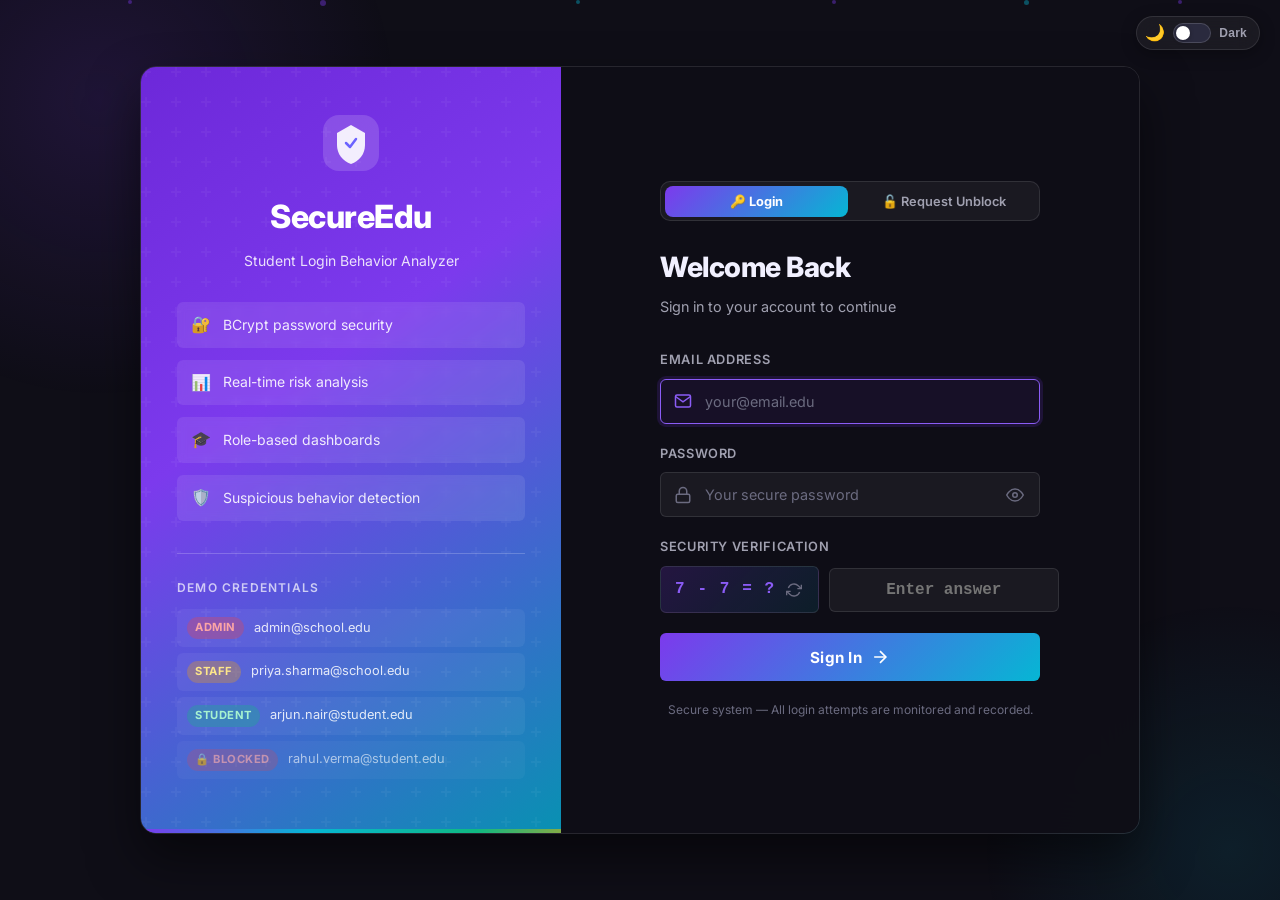
==== frontend/index.html @ c8bf3fc0 "updated changes" ====
<!DOCTYPE html>
<html lang="en">
<head>
    <meta charset="UTF-8">
    <meta name="viewport" content="width=device-width, initial-scale=1.0">
    <title>SecureEdu — Student Login Behavior Analyzer</title>
    <meta name="description" content="Secure multi-role login system with behavior analytics.">
    <link rel="preconnect" href="https://fonts.googleapis.com">
    <link href="https://fonts.googleapis.com/css2?family=Inter:wght@300;400;500;600;700;800&display=swap" rel="stylesheet">
    <link rel="stylesheet" href="css/style.css">
    <style>
        /* ---- UNBLOCK PANEL ---- */
        .unblock-panel {
            margin-top: 20px;
            background: rgba(239,68,68,0.08);
            border: 1px solid rgba(239,68,68,0.3);
            border-radius: var(--radius-sm);
            overflow: hidden;
            animation: slideIn 0.35s ease;
        }
        .unblock-panel-header {
            padding: 14px 16px;
            background: rgba(239,68,68,0.12);
            display: flex; align-items: center; gap: 10px;
            cursor: pointer; user-select: none;
        }
        .unblock-panel-header h3 {
            font-size: 0.875rem; font-weight: 700;
            color: #f87171; flex: 1;
        }
        .unblock-panel-header .chevron {
            transition: transform 0.3s ease; color: #f87171; font-size: 1rem;
        }
        .unblock-panel-header.open .chevron { transform: rotate(180deg); }
        .unblock-panel-body {
            padding: 16px;
            border-top: 1px solid rgba(239,68,68,0.15);
            display: none;
        }
        .unblock-panel-body.open { display: block; }
        .unblock-panel-body p {
            font-size: 0.8rem; color: var(--text-secondary); margin-bottom: 12px; line-height: 1.5;
        }
        .unblock-panel-body textarea {
            width: 100%; padding: 10px 12px;
            background: var(--bg-card); border: 1px solid var(--border);
            border-radius: var(--radius-xs); color: var(--text-primary);
            font-family: inherit; font-size: 0.85rem;
            resize: vertical; min-height: 80px; outline: none;
            transition: var(--transition); margin-bottom: 10px;
        }
        .unblock-panel-body textarea:focus {
            border-color: #f87171; box-shadow: 0 0 0 3px rgba(239,68,68,0.15);
        }
        .btn-unblock-submit {
            width: 100%; padding: 10px; background: rgba(239,68,68,0.2);
            border: 1px solid rgba(239,68,68,0.4); border-radius: var(--radius-xs);
            color: #f87171; font-family: inherit; font-size: 0.875rem; font-weight: 700;
            cursor: pointer; transition: var(--transition); display: flex;
            align-items: center; justify-content: center; gap: 6px;
        }
        .btn-unblock-submit:hover { background: rgba(239,68,68,0.3); border-color: rgba(239,68,68,0.6); }
        .btn-unblock-submit:disabled { opacity: 0.6; cursor: not-allowed; }

        /* Extra color strips on brand panel */
        .brand-panel-strip {
            position: absolute; bottom: 0; left: 0; right: 0; height: 4px;
            background: linear-gradient(90deg, #7C3AED,#06B6D4,#10B981,#F59E0B,#EF4444,#7C3AED);
            background-size: 200% 100%; animation: rainbow-move 4s linear infinite;
        }
        @keyframes rainbow-move {
            0%   { background-position: 0% 0%; }
            100% { background-position: 200% 0%; }
        }
    </style>
</head>
<body class="login-page">

    <!-- Animated background -->
    <div class="bg-animation">
        <div class="particle"></div><div class="particle"></div><div class="particle"></div>
        <div class="particle"></div><div class="particle"></div><div class="particle"></div>
    </div>

    <!-- ===== LOGIN CONTAINER ===== -->
    <div class="login-wrapper">

        <!-- Left branding panel -->
        <div class="login-brand-panel">
            <div class="brand-panel-strip"></div>
            <div class="brand-content">
                <div class="brand-logo">
                    <svg width="56" height="56" viewBox="0 0 56 56" fill="none">
                        <rect width="56" height="56" rx="16" fill="rgba(255,255,255,0.15)"/>
                        <path d="M28 10L42 18V30C42 38.8 36.4 46.2 28 49C19.6 46.2 14 38.8 14 30V18L28 10Z" fill="white" fill-opacity="0.9"/>
                        <path d="M23 28L27 32L33 24" stroke="#6C63FF" stroke-width="2.5" stroke-linecap="round" stroke-linejoin="round"/>
                    </svg>
                </div>
                <h1 class="brand-title">SecureEdu</h1>
                <p class="brand-subtitle">Student Login Behavior Analyzer</p>

                <div class="brand-features">
                    <div class="feature-item"><span class="feature-icon">🔐</span><span>BCrypt password security</span></div>
                    <div class="feature-item"><span class="feature-icon">📊</span><span>Real-time risk analysis</span></div>
                    <div class="feature-item"><span class="feature-icon">🎓</span><span>Role-based dashboards</span></div>
                    <div class="feature-item"><span class="feature-icon">🛡️</span><span>Suspicious behavior detection</span></div>
                </div>

                <div class="demo-credentials">
                    <p class="cred-title">Demo Credentials</p>
                    <div class="cred-item" onclick="fillCredentials('admin@school.edu','Admin@123')">
                        <span class="cred-role admin">Admin</span>
                        <span class="cred-email">admin@school.edu</span>
                    </div>
                    <div class="cred-item" onclick="fillCredentials('priya.sharma@school.edu','Staff@123')">
                        <span class="cred-role staff">Staff</span>
                        <span class="cred-email">priya.sharma@school.edu</span>
                    </div>
                    <div class="cred-item" onclick="fillCredentials('arjun.nair@student.edu','Student@123')">
                        <span class="cred-role student">Student</span>
                        <span class="cred-email">arjun.nair@student.edu</span>
                    </div>
                    <div class="cred-item" onclick="fillCredentials('rahul.verma@student.edu','Student@123')" style="opacity:0.7;">
                        <span class="cred-role" style="background:rgba(239,68,68,0.3);color:#fca5a5;">🔒 Blocked</span>
                        <span class="cred-email">rahul.verma@student.edu</span>
                    </div>
                </div>
            </div>
        </div>

        <!-- Right form panel -->
        <div class="login-form-panel">
            <!-- TABS: Login | Request Unblock -->
            <div class="form-container">

                <!-- Tab switcher -->
                <div id="tabSwitcher" style="display:flex; gap:4px; margin-bottom:24px; background:var(--bg-card); border:1px solid var(--border); border-radius:10px; padding:4px;">
                    <button class="tab-btn active" id="tabLoginBtn" onclick="switchTab('login')" style="flex:1;padding:8px 12px;border:none;border-radius:8px;background:linear-gradient(135deg,var(--primary),var(--accent));color:#fff;font-family:inherit;font-size:0.8rem;font-weight:700;cursor:pointer;transition:var(--transition);">
                        🔑 Login
                    </button>
                    <button class="tab-btn" id="tabUnblockBtn" onclick="switchTab('unblock')" style="flex:1;padding:8px 12px;border:none;border-radius:8px;background:transparent;color:var(--text-secondary);font-family:inherit;font-size:0.8rem;font-weight:600;cursor:pointer;transition:var(--transition);">
                        🔓 Request Unblock
                    </button>
                </div>

                <!-- ====== TAB 1: LOGIN ====== -->
                <div id="tabLogin">
                    <div class="form-header">
                        <h2>Welcome Back</h2>
                        <p>Sign in to your account to continue</p>
                    </div>

                    <div id="alertBox" class="alert-box" style="display:none;"></div>

                    <form id="loginForm" novalidate>
                        <div class="form-group">
                            <label for="email">Email Address</label>
                            <div class="input-wrapper">
                                <svg class="input-icon" width="18" height="18" viewBox="0 0 24 24" fill="none" stroke="currentColor" stroke-width="2"><path d="M4 4h16c1.1 0 2 .9 2 2v12c0 1.1-.9 2-2 2H4c-1.1 0-2-.9-2-2V6c0-1.1.9-2 2-2z"/><polyline points="22,6 12,13 2,6"/></svg>
                                <input type="email" id="email" name="email" placeholder="your@email.edu" autocomplete="email" required oninput="checkBlockedEmail(this.value)">
                            </div>
                        </div>

                        <div class="form-group">
                            <label for="password">Password</label>
                            <div class="input-wrapper">
                                <svg class="input-icon" width="18" height="18" viewBox="0 0 24 24" fill="none" stroke="currentColor" stroke-width="2"><rect x="3" y="11" width="18" height="11" rx="2" ry="2"/><path d="M7 11V7a5 5 0 0 1 10 0v4"/></svg>
                                <input type="password" id="password" name="password" placeholder="Your secure password" autocomplete="current-password" required>
                                <button type="button" class="toggle-password" onclick="togglePassword()">
                                    <svg width="18" height="18" viewBox="0 0 24 24" fill="none" stroke="currentColor" stroke-width="2"><path d="M1 12s4-8 11-8 11 8 11 8-4 8-11 8-11-8-11-8z"/><circle cx="12" cy="12" r="3"/></svg>
                                </button>
                            </div>
                        </div>

                        <div class="form-group">
                            <label>Security Verification</label>
                            <div class="captcha-box">
                                <div class="captcha-question">
                                    <span id="captchaText" class="captcha-math"></span>
                                    <button type="button" class="captcha-refresh" onclick="generateCaptcha()" title="Refresh">
                                        <svg width="16" height="16" viewBox="0 0 24 24" fill="none" stroke="currentColor" stroke-width="2"><polyline points="23 4 23 10 17 10"/><polyline points="1 20 1 14 7 14"/><path d="M3.51 9a9 9 0 0 1 14.85-3.36L23 10M1 14l4.64 4.36A9 9 0 0 0 20.49 15"/></svg>
                                    </button>
                                </div>
                                <input type="text" id="captchaAnswer" name="captchaAnswer" placeholder="Enter answer" class="captcha-input" maxlength="4" required autocomplete="off">
                                <input type="hidden" id="captchaExpected" name="captchaExpected">
                            </div>
                        </div>

                        <button type="submit" class="btn-login" id="loginBtn">
                            <span id="loginBtnText">Sign In</span>
                            <svg class="btn-arrow" width="20" height="20" viewBox="0 0 24 24" fill="none" stroke="currentColor" stroke-width="2"><line x1="5" y1="12" x2="19" y2="12"/><polyline points="12 5 19 12 12 19"/></svg>
                        </button>
                    </form>

                    <!-- Score bar -->
                    <div id="scoreIndicator" class="score-indicator" style="display:none;">
                        <div class="score-label">
                            <span>Login Score</span><span id="scoreValue">100</span>
                        </div>
                        <div class="score-bar"><div id="scoreBar" class="score-fill" style="width:100%"></div></div>
                    </div>

                    <!-- Quick unblock hint — shown when blocked email detected -->
                    <div id="blockedHint" style="display:none; margin-top:16px; padding:12px 14px; background:rgba(239,68,68,0.1); border:1px solid rgba(239,68,68,0.25); border-radius:8px; font-size:0.8rem; color:#f87171; animation:slideIn 0.3s ease;">
                        <strong>🔒 Account Blocked?</strong><br>
                        <span style="color:var(--text-secondary);">This email is blocked. </span>
                        <a href="#" onclick="switchTab('unblock'); document.getElementById('unblockEmail').value=document.getElementById('email').value; return false;" style="color:#f87171; font-weight:600; text-decoration:underline;">Request Unblock →</a>
                    </div>

                    <div class="form-footer">
                        <p>Secure system — All login attempts are monitored and recorded.</p>
                    </div>
                </div>

                <!-- ====== TAB 2: REQUEST UNBLOCK ====== -->
                <div id="tabUnblock" style="display:none;">
                    <div class="form-header">
                        <h2 style="color:#f87171;">🔓 Request Unblock</h2>
                        <p>Blocked students can submit an unblock request to their staff.</p>
                    </div>

                    <div id="unblockAlert" class="alert-box" style="display:none;"></div>
                    <div id="unblockSuccess" style="display:none; text-align:center; padding:24px;">
                        <div style="font-size:3rem; margin-bottom:12px;">✅</div>
                        <div style="font-size:1.1rem; font-weight:700; color:var(--success); margin-bottom:8px;">Request Submitted!</div>
                        <p style="font-size:0.875rem; color:var(--text-secondary);">Your unblock request has been sent to the staff. You will be able to login once they approve it.</p>
                        <button class="btn-login" onclick="switchTab('login')" style="margin-top:16px; background:linear-gradient(135deg,#10B981,#06B6D4);">Back to Login</button>
                    </div>

                    <form id="unblockForm" novalidate>
                        <div class="form-group">
                            <label for="unblockEmail">Your Student Email</label>
                            <div class="input-wrapper">
                                <svg class="input-icon" width="18" height="18" viewBox="0 0 24 24" fill="none" stroke="currentColor" stroke-width="2"><path d="M4 4h16c1.1 0 2 .9 2 2v12c0 1.1-.9 2-2 2H4c-1.1 0-2-.9-2-2V6c0-1.1.9-2 2-2z"/><polyline points="22,6 12,13 2,6"/></svg>
                                <input type="email" id="unblockEmail" placeholder="your@student.edu" required autocomplete="email">
                            </div>
                        </div>

                        <div class="form-group">
                            <label for="unblockReason">Reason for Unblock Request</label>
                            <textarea id="unblockReason" style="width:100%; padding:12px 14px; background:var(--bg-card); border:1px solid var(--border); border-radius:var(--radius-xs); color:var(--text-primary); font-family:inherit; font-size:0.875rem; resize:vertical; min-height:90px; outline:none;" placeholder="Explain why your account should be unblocked. E.g.: I accidentally entered the wrong password multiple times. I am requesting reinstatement..."></textarea>
                        </div>

                        <button type="submit" class="btn-login" id="unblockBtn" style="background:linear-gradient(135deg,#EF4444,#F59E0B);">
                            <span id="unblockBtnText">📩 Send Unblock Request</span>
                        </button>

                        <div style="margin-top:14px; text-align:center;">
                            <a href="#" onclick="switchTab('login'); return false;" style="font-size:0.8rem; color:var(--text-muted);">← Back to Login</a>
                        </div>
                    </form>

                    <div class="form-footer" style="margin-top:16px;">
                        <p>Only blocked student accounts can submit unblock requests. Staff and admin accounts should contact the system administrator.</p>
                    </div>
                </div>

            </div>
        </div>
    </div>

    <script src="js/ui-utils.js"></script>
    <script>
    // ============================================================
    // CAPTCHA
    // ============================================================
    function generateCaptcha() {
        const ops = ['+', '-', '×'];
        const op = ops[Math.floor(Math.random() * ops.length)];
        let a, b, answer;
        switch(op) {
            case '+': a=rand(1,15); b=rand(1,15); answer=a+b; break;
            case '-': a=rand(5,20); b=rand(1,a);  answer=a-b; break;
            case '×': a=rand(2,9);  b=rand(2,9);  answer=a*b; break;
        }
        document.getElementById('captchaText').textContent = `${a} ${op} ${b} = ?`;
        document.getElementById('captchaExpected').value = answer;
        document.getElementById('captchaAnswer').value = '';
    }
    function rand(min, max) { return Math.floor(Math.random()*(max-min+1))+min; }

    // ============================================================
    // TAB SWITCHER
    // ============================================================
    function switchTab(tab) {
        const loginTab   = document.getElementById('tabLogin');
        const unblockTab = document.getElementById('tabUnblock');
        const loginBtn   = document.getElementById('tabLoginBtn');
        const unbBtn     = document.getElementById('tabUnblockBtn');

        if (tab === 'login') {
            loginTab.style.display   = 'block';
            unblockTab.style.display = 'none';
            loginBtn.style.background = 'linear-gradient(135deg,var(--primary),var(--accent))';
            loginBtn.style.color = '#fff';
            unbBtn.style.background = 'transparent';
            unbBtn.style.color = 'var(--text-secondary)';
        } else {
            loginTab.style.display   = 'none';
            unblockTab.style.display = 'block';
            unbBtn.style.background = 'linear-gradient(135deg,#EF4444,#F59E0B)';
            unbBtn.style.color = '#fff';
            loginBtn.style.background = 'transparent';
            loginBtn.style.color = 'var(--text-secondary)';
        }
    }

    // ============================================================
    // CHECK IF EMAIL IS BLOCKED (live check as user types)
    // ============================================================
    let blockCheckTimer = null;
    function checkBlockedEmail(email) {
        clearTimeout(blockCheckTimer);
        const hint = document.getElementById('blockedHint');
        if (!email || !email.includes('@')) { hint.style.display='none'; return; }
        blockCheckTimer = setTimeout(async () => {
            try {
                const r = await fetch(`http://localhost:8080/api/public-unblock?email=${encodeURIComponent(email)}`, { credentials: 'include' });
                const d = await r.json();
                hint.style.display = d.blocked ? 'block' : 'none';
            } catch(e) { hint.style.display = 'none'; }
        }, 600);
    }

    // ============================================================
    // FILL CREDENTIALS
    // ============================================================
    function fillCredentials(email, password) {
        document.getElementById('email').value    = email;
        document.getElementById('password').value = password;
        document.getElementById('captchaAnswer').focus();
        showAlert('Credentials filled! Enter the CAPTCHA to login.', 'info');
        checkBlockedEmail(email);
    }

    function togglePassword() {
        const p = document.getElementById('password');
        p.type = p.type === 'password' ? 'text' : 'password';
    }

    // ============================================================
    // ALERT
    // ============================================================
    function showAlert(message, type, boxId='alertBox') {
        const box = document.getElementById(boxId);
        const icons = { error:'⛔', success:'✅', warning:'⚠️', info:'ℹ️', blocked:'🔒' };
        box.innerHTML = `<span class="alert-icon">${icons[type]||'ℹ️'}</span> ${message}`;
        box.className = `alert-box ${type}`;
        box.style.display = 'flex';
        if (type==='success'||type==='info') setTimeout(()=>{ box.style.display='none'; }, 5000);
    }

    function updateScoreBar(score) {
        const ind = document.getElementById('scoreIndicator');
        const bar = document.getElementById('scoreBar');
        const val = document.getElementById('scoreValue');
        ind.style.display = 'block';
        val.textContent = score+'/100';
        bar.style.width = score+'%';
        bar.style.background = score>60 ? 'linear-gradient(90deg,#22c55e,#4ade80)'
                             : score>30 ? 'linear-gradient(90deg,#f59e0b,#fbbf24)'
                             :            'linear-gradient(90deg,#ef4444,#f87171)';
    }

    // ============================================================
    // LOGIN FORM SUBMIT
    // ============================================================
    document.getElementById('loginForm').addEventListener('submit', async function(e) {
        e.preventDefault();
        const btn = document.getElementById('loginBtn');
        const txt = document.getElementById('loginBtnText');
        document.getElementById('alertBox').style.display = 'none';
        btn.disabled = true; txt.textContent = 'Signing in...'; btn.classList.add('loading');

        const params = new URLSearchParams(new FormData(this));
        try {
            const resp = await fetch('http://localhost:8080/login', { method:'POST', credentials: 'include', headers:{'Content-Type':'application/x-www-form-urlencoded'}, body:params.toString() });
            if (resp.redirected) { showAlert('Login successful! Redirecting...','success'); window.location.href=resp.url; return; }
            const data = await resp.json();
            if (data.success) {
                showAlert('Login successful! Redirecting...','success');
                window.location.href = data.redirect || './';
            } else {
                const type = (data.errorType==='blocked'||data.errorType==='auto_blocked') ? 'blocked' : 'error';
                showAlert(data.message, type);
                const m = data.message.match(/Login score: (\d+)/);
                if (m) updateScoreBar(parseInt(m[1]));
                // Auto-show unblock hint if blocked
                if (type === 'blocked') document.getElementById('blockedHint').style.display = 'block';
                generateCaptcha();
            }
        } catch(err) {
            showAlert('Connection error. Please try again.','error');
        } finally {
            btn.disabled=false; txt.textContent='Sign In'; btn.classList.remove('loading');
        }
    });

    // ============================================================
    // UNBLOCK FORM SUBMIT
    // ============================================================
    document.getElementById('unblockForm').addEventListener('submit', async function(e) {
        e.preventDefault();
        const email  = document.getElementById('unblockEmail').value.trim();
        const reason = document.getElementById('unblockReason').value.trim();
        if (!email) { showAlert('Please enter your email address','error','unblockAlert'); return; }

        const btn = document.getElementById('unblockBtn');
        const txt = document.getElementById('unblockBtnText');
        btn.disabled=true; txt.textContent='Sending...';
        document.getElementById('unblockAlert').style.display='none';

        try {
            const resp = await fetch('http://localhost:8080/api/public-unblock', {
                method:'POST',
                credentials: 'include',
                headers:{'Content-Type':'application/x-www-form-urlencoded'},
                body:`email=${encodeURIComponent(email)}&reason=${encodeURIComponent(reason)}`
            });
            const data = await resp.json();
            if (data.success) {
                document.getElementById('unblockForm').style.display   = 'none';
                document.getElementById('unblockSuccess').style.display = 'block';
            } else {
                showAlert(data.message,'error','unblockAlert');
            }
        } catch(err) {
            showAlert('Connection error. Please try again.','error','unblockAlert');
        } finally {
            btn.disabled=false; txt.textContent='📩 Send Unblock Request';
        }
    });

    // ============================================================
    // INIT
    // ============================================================
    document.addEventListener('DOMContentLoaded', function() {
        generateCaptcha();
        document.getElementById('email').focus();
    });
    </script>
</body>
</html>
---- frontend/css/style.css ----
/* ============================================================
   SecureEdu — Global Stylesheet
   Dark glassmorphism theme + Light mode toggle support
   ============================================================ */

@import url('https://fonts.googleapis.com/css2?family=Inter:wght@300;400;500;600;700;800&display=swap');

/* ---- CSS VARIABLES — DARK MODE (default) ---- */
:root {
    --primary:       #7C3AED;
    --primary-light: #8B5CF6;
    --primary-dark:  #6D28D9;
    --accent:        #06B6D4;
    --success:       #10B981;
    --warning:       #F59E0B;
    --danger:        #EF4444;
    --info:          #3B82F6;

    --bg-dark:       #0F0E17;
    --bg-card:       rgba(255, 255, 255, 0.05);
    --bg-card-hover: rgba(255, 255, 255, 0.08);
    --border:        rgba(255, 255, 255, 0.1);
    --border-focus:  rgba(124, 58, 237, 0.6);

    --text-primary:  #F1F0FF;
    --text-secondary:#A0A0B0;
    --text-muted:    #6B6B80;

    --shadow:        0 25px 50px rgba(0, 0, 0, 0.5);
    --shadow-sm:     0 4px 16px rgba(0, 0, 0, 0.3);
    --glass-blur:    blur(24px);

    --radius:        16px;
    --radius-sm:     10px;
    --radius-xs:     6px;
    --transition:    all 0.25s cubic-bezier(0.4, 0, 0.2, 1);

    /* Sidebar specific */
    --sidebar-bg:    rgba(25, 24, 38, 0.95);
    --topbar-bg:     rgba(15,14,23,0.92);
    --login-form-bg: rgba(15, 14, 23, 0.95);
}

/* ---- CSS VARIABLES — LIGHT MODE ---- */
body.light-mode {
    --bg-dark:       #F0F0F8;
    --bg-card:       rgba(255, 255, 255, 0.85);
    --bg-card-hover: rgba(255, 255, 255, 0.95);
    --border:        rgba(0, 0, 0, 0.1);
    --border-focus:  rgba(124, 58, 237, 0.5);

    --text-primary:  #1A1A2E;
    --text-secondary:#4A4A6A;
    --text-muted:    #8888A8;

    --shadow:        0 25px 50px rgba(0, 0, 0, 0.12);
    --shadow-sm:     0 4px 16px rgba(0, 0, 0, 0.08);

    --sidebar-bg:    rgba(250, 250, 255, 0.98);
    --topbar-bg:     rgba(240, 240, 250, 0.95);
    --login-form-bg: rgba(255, 255, 255, 0.97);
}

/* Light mode body background */
body.light-mode { background: #EEEEF8; }
body.light-mode .dashboard-main { background: #EEEEF8; }
body.light-mode .sidebar { background: var(--sidebar-bg); border-right-color: rgba(0,0,0,0.08); }
body.light-mode .dashboard-topbar { background: var(--topbar-bg); border-bottom-color: rgba(0,0,0,0.08); }
body.light-mode .login-form-panel { background: var(--login-form-bg); }
body.light-mode .input-wrapper input { background: rgba(0,0,0,0.04); color: var(--text-primary); border-color: rgba(0,0,0,0.12); }
body.light-mode .input-wrapper input::placeholder { color: var(--text-muted); }
body.light-mode .captcha-input { background: rgba(0,0,0,0.04); color: var(--text-primary); border-color: rgba(0,0,0,0.12); }
body.light-mode .data-table thead tr { background: rgba(0,0,0,0.04); }
body.light-mode .data-table tbody tr:hover { background: rgba(124,58,237,0.06); }
body.light-mode .form-control { background: rgba(0,0,0,0.04); color: var(--text-primary); border-color: rgba(0,0,0,0.12); }
body.light-mode .filter-select { background: rgba(0,0,0,0.04); color: var(--text-primary); border-color: rgba(0,0,0,0.12); }
body.light-mode .search-input { background: transparent; color: var(--text-primary); }
body.light-mode .modal { background: #fff; }
body.light-mode .unblock-panel { background: rgba(239,68,68,0.06); border-color: rgba(239,68,68,0.25); }
body.light-mode .bg-animation { display: none; }

/* ============================================================
   THEME TOGGLE SWITCH
   ============================================================ */
.theme-toggle-btn {
    position: fixed;
    top: 16px;
    right: 20px;
    z-index: 9999;
    display: flex;
    align-items: center;
    gap: 8px;
    background: var(--bg-card);
    border: 1px solid var(--border);
    border-radius: 50px;
    padding: 6px 12px 6px 8px;
    cursor: pointer;
    transition: var(--transition);
    backdrop-filter: blur(12px);
    box-shadow: var(--shadow-sm);
    user-select: none;
}

.theme-toggle-btn:hover {
    border-color: var(--primary-light);
    box-shadow: 0 4px 20px rgba(124,58,237,0.2);
}

.theme-toggle-icon {
    font-size: 1rem;
    line-height: 1;
    transition: var(--transition);
}

/* The pill switch */
.toggle-pill {
    width: 38px;
    height: 20px;
    background: #2A2A3E;
    border-radius: 20px;
    position: relative;
    transition: background 0.3s ease;
    border: 1px solid rgba(255,255,255,0.15);
}

body.light-mode .toggle-pill {
    background: #E0E0F0;
    border-color: rgba(0,0,0,0.15);
}

.toggle-thumb {
    width: 14px;
    height: 14px;
    border-radius: 50%;
    background: #fff;
    position: absolute;
    top: 2px;
    left: 2px;
    transition: transform 0.3s cubic-bezier(0.4,0,0.2,1), background 0.3s ease;
    box-shadow: 0 1px 4px rgba(0,0,0,0.3);
}

body.light-mode .toggle-thumb {
    transform: translateX(18px);
    background: var(--primary);
}

.toggle-label {
    font-size: 0.75rem;
    font-weight: 600;
    color: var(--text-secondary);
    letter-spacing: 0.02em;
    white-space: nowrap;
}

/* Dashboard topbar gets a bit of right padding for the toggle */
.dashboard-topbar { padding-right: 140px; }

/* ---- RESET ---- */
*, *::before, *::after { box-sizing: border-box; margin: 0; padding: 0; }

html { font-size: 16px; scroll-behavior: smooth; }

body {
    font-family: 'Inter', -apple-system, sans-serif;
    background: var(--bg-dark);
    color: var(--text-primary);
    min-height: 100vh;
    overflow-x: hidden;
    line-height: 1.6;
}

/* ============================================================
   ANIMATED BACKGROUND
   ============================================================ */
.bg-animation {
    position: fixed;
    top: 0; left: 0;
    width: 100%; height: 100%;
    z-index: 0;
    pointer-events: none;
    overflow: hidden;
}

.bg-animation::before {
    content: '';
    position: absolute;
    width: 600px; height: 600px;
    background: radial-gradient(circle, rgba(124,58,237,0.15) 0%, transparent 70%);
    top: -200px; left: -200px;
    animation: pulse-bg 8s ease-in-out infinite;
}

.bg-animation::after {
    content: '';
    position: absolute;
    width: 500px; height: 500px;
    background: radial-gradient(circle, rgba(6,182,212,0.1) 0%, transparent 70%);
    bottom: -200px; right: -200px;
    animation: pulse-bg 8s ease-in-out infinite reverse;
}

.particle {
    position: absolute;
    width: 4px; height: 4px;
    border-radius: 50%;
    background: rgba(124,58,237,0.4);
    animation: float-particle linear infinite;
}

.particle:nth-child(1)  { left: 10%; animation-duration: 12s; animation-delay:  0s; }
.particle:nth-child(2)  { left: 25%; animation-duration: 16s; animation-delay: -4s; width: 6px; height: 6px; }
.particle:nth-child(3)  { left: 45%; animation-duration: 14s; animation-delay: -8s; background: rgba(6,182,212,0.4); }
.particle:nth-child(4)  { left: 65%; animation-duration: 18s; animation-delay: -2s; }
.particle:nth-child(5)  { left: 80%; animation-duration: 11s; animation-delay: -6s; background: rgba(6,182,212,0.4); width: 5px; height: 5px; }
.particle:nth-child(6)  { left: 92%; animation-duration: 15s; animation-delay:-10s; }

@keyframes pulse-bg {
    0%, 100% { transform: scale(1) rotate(0deg); opacity: 0.8; }
    50% { transform: scale(1.2) rotate(10deg); opacity: 1; }
}

@keyframes float-particle {
    from { bottom: -10px; opacity: 0; }
    10%  { opacity: 1; }
    90%  { opacity: 1; }
    to   { bottom: 105%; opacity: 0; }
}

/* ============================================================
   LOGIN PAGE LAYOUT
   ============================================================ */
.login-page {
    display: flex;
    align-items: center;
    justify-content: center;
    min-height: 100vh;
    padding: 24px;
}

.login-wrapper {
    display: flex;
    width: 100%;
    max-width: 1000px;
    min-height: 620px;
    border-radius: var(--radius);
    overflow: hidden;
    box-shadow: var(--shadow);
    border: 1px solid var(--border);
    z-index: 1;
    position: relative;
}

/* ---- LEFT BRANDING PANEL ---- */
.login-brand-panel {
    flex: 0 0 420px;
    background: linear-gradient(145deg, #6D28D9 0%, #7C3AED 40%, #0891B2 100%);
    padding: 48px 36px;
    display: flex;
    align-items: center;
    justify-content: center;
    position: relative;
    overflow: hidden;
}

.login-brand-panel::before {
    content: '';
    position: absolute;
    inset: 0;
    background: url("data:image/svg+xml,%3Csvg width='60' height='60' viewBox='0 0 60 60' xmlns='http://www.w3.org/2000/svg'%3E%3Cg fill='none' fill-rule='evenodd'%3E%3Cg fill='%23ffffff' fill-opacity='0.04'%3E%3Cpath d='M36 34v-4h-2v4h-4v2h4v4h2v-4h4v-2h-4zm0-30V0h-2v4h-4v2h4v4h2V6h4V4h-4zM6 34v-4H4v4H0v2h4v4h2v-4h4v-2H6zM6 4V0H4v4H0v2h4v4h2V6h4V4H6z'/%3E%3C/g%3E%3C/g%3E%3C/svg%3E");
}

.brand-content {
    position: relative;
    text-align: center;
    color: white;
    width: 100%;
}

.brand-logo {
    display: inline-flex;
    align-items: center;
    justify-content: center;
    margin-bottom: 20px;
}

.brand-title {
    font-size: 2rem;
    font-weight: 800;
    letter-spacing: -0.5px;
    margin-bottom: 8px;
}

.brand-subtitle {
    font-size: 0.875rem;
    opacity: 0.85;
    margin-bottom: 32px;
    line-height: 1.4;
}

.brand-features {
    display: flex;
    flex-direction: column;
    gap: 12px;
    margin-bottom: 32px;
    text-align: left;
}

.feature-item {
    display: flex;
    align-items: center;
    gap: 12px;
    font-size: 0.875rem;
    opacity: 0.9;
    background: rgba(255,255,255,0.1);
    padding: 10px 14px;
    border-radius: var(--radius-xs);
    backdrop-filter: blur(4px);
}

.feature-icon { font-size: 1rem; }

/* Demo credentials */
.demo-credentials {
    border-top: 1px solid rgba(255,255,255,0.2);
    padding-top: 24px;
    text-align: left;
}

.cred-title {
    font-size: 0.75rem;
    font-weight: 600;
    opacity: 0.7;
    text-transform: uppercase;
    letter-spacing: 0.1em;
    margin-bottom: 12px;
}

.cred-item {
    display: flex;
    align-items: center;
    gap: 10px;
    padding: 8px 10px;
    border-radius: var(--radius-xs);
    margin-bottom: 6px;
    cursor: pointer;
    transition: var(--transition);
    background: rgba(255,255,255,0.05);
}

.cred-item:hover {
    background: rgba(255,255,255,0.15);
}

.cred-role {
    font-size: 0.7rem;
    font-weight: 700;
    padding: 2px 8px;
    border-radius: 20px;
    text-transform: uppercase;
    letter-spacing: 0.05em;
    white-space: nowrap;
}

.cred-role.admin   { background: rgba(239,68,68,0.3); color: #fca5a5; }
.cred-role.staff   { background: rgba(245,158,11,0.3); color: #fde68a; }
.cred-role.student { background: rgba(16,185,129,0.3); color: #a7f3d0; }

.cred-email { font-size: 0.8rem; opacity: 0.85; }

/* ---- RIGHT FORM PANEL ---- */
.login-form-panel {
    flex: 1;
    background: rgba(15, 14, 23, 0.95);
    backdrop-filter: var(--glass-blur);
    display: flex;
    align-items: center;
    justify-content: center;
    padding: 48px 40px;
}

.form-container { width: 100%; max-width: 380px; }

.form-header {
    margin-bottom: 32px;
}

.form-header h2 {
    font-size: 1.75rem;
    font-weight: 800;
    color: var(--text-primary);
    margin-bottom: 6px;
    letter-spacing: -0.5px;
}

.form-header p {
    color: var(--text-secondary);
    font-size: 0.9rem;
}

/* ---- ALERT BOX ---- */
.alert-box {
    display: flex;
    align-items: flex-start;
    gap: 10px;
    padding: 12px 16px;
    border-radius: var(--radius-xs);
    font-size: 0.875rem;
    margin-bottom: 20px;
    animation: slideIn 0.25s ease;
}

@keyframes slideIn {
    from { opacity: 0; transform: translateY(-8px); }
    to   { opacity: 1; transform: translateY(0); }
}

.alert-box.error   { background: rgba(239,68,68,0.15);  border: 1px solid rgba(239,68,68,0.3);  color: #fca5a5; }
.alert-box.success { background: rgba(16,185,129,0.15); border: 1px solid rgba(16,185,129,0.3); color: #a7f3d0; }
.alert-box.warning { background: rgba(245,158,11,0.15); border: 1px solid rgba(245,158,11,0.3); color: #fde68a; }
.alert-box.info    { background: rgba(59,130,246,0.15); border: 1px solid rgba(59,130,246,0.3); color: #93c5fd; }
.alert-box.blocked { background: rgba(239,68,68,0.2);   border: 1px solid rgba(239,68,68,0.5);  color: #f87171; }

.alert-icon { font-size: 1rem; flex-shrink: 0; }

/* ---- FORM GROUPS ---- */
.form-group {
    margin-bottom: 20px;
}

.form-group label {
    display: block;
    font-size: 0.8rem;
    font-weight: 600;
    color: var(--text-secondary);
    margin-bottom: 8px;
    text-transform: uppercase;
    letter-spacing: 0.05em;
}

.input-wrapper {
    position: relative;
    display: flex;
    align-items: center;
}

.input-icon {
    position: absolute;
    left: 14px;
    color: var(--text-muted);
    pointer-events: none;
    z-index: 1;
    transition: var(--transition);
}

.input-wrapper input {
    width: 100%;
    padding: 13px 14px 13px 44px;
    background: var(--bg-card);
    border: 1px solid var(--border);
    border-radius: var(--radius-xs);
    color: var(--text-primary);
    font-family: inherit;
    font-size: 0.9rem;
    transition: var(--transition);
    outline: none;
}

.input-wrapper input::placeholder { color: var(--text-muted); }

.input-wrapper input:focus {
    border-color: var(--primary-light);
    background: rgba(124, 58, 237, 0.08);
    box-shadow: 0 0 0 3px rgba(124, 58, 237, 0.15);
}

.input-wrapper input:focus + .input-icon,
.input-wrapper .input-icon:has(+ input:focus) { color: var(--primary-light); }

.toggle-password {
    position: absolute;
    right: 12px;
    background: none;
    border: none;
    cursor: pointer;
    color: var(--text-muted);
    padding: 4px;
    display: flex;
    transition: var(--transition);
}

.toggle-password:hover { color: var(--primary-light); }

/* ---- CAPTCHA ---- */
.captcha-box {
    display: flex;
    gap: 10px;
    align-items: center;
}

.captcha-question {
    display: flex;
    align-items: center;
    gap: 8px;
    flex-shrink: 0;
    background: linear-gradient(135deg, rgba(124,58,237,0.2), rgba(6,182,212,0.1));
    border: 1px solid var(--border);
    border-radius: var(--radius-xs);
    padding: 10px 14px;
}

.captcha-math {
    font-size: 1rem;
    font-weight: 700;
    color: var(--primary-light);
    font-family: 'Courier New', monospace;
    min-width: 80px;
    text-align: center;
    letter-spacing: 0.1em;
}

.captcha-refresh {
    background: none;
    border: none;
    cursor: pointer;
    color: var(--text-muted);
    display: flex;
    padding: 2px;
    transition: var(--transition);
}

.captcha-refresh:hover { color: var(--accent); transform: rotate(180deg); }

.captcha-input {
    flex: 1;
    padding: 12px 14px;
    background: var(--bg-card);
    border: 1px solid var(--border);
    border-radius: var(--radius-xs);
    color: var(--text-primary);
    font-family: 'Courier New', monospace;
    font-size: 1rem;
    font-weight: 600;
    text-align: center;
    outline: none;
    transition: var(--transition);
}

.captcha-input:focus {
    border-color: var(--primary-light);
    box-shadow: 0 0 0 3px rgba(124, 58, 237, 0.15);
}

/* ---- LOGIN BUTTON ---- */
.btn-login {
    width: 100%;
    padding: 14px 24px;
    background: linear-gradient(135deg, var(--primary), var(--accent));
    border: none;
    border-radius: var(--radius-xs);
    color: white;
    font-family: inherit;
    font-size: 0.95rem;
    font-weight: 700;
    cursor: pointer;
    display: flex;
    align-items: center;
    justify-content: center;
    gap: 8px;
    margin-top: 8px;
    transition: var(--transition);
    position: relative;
    overflow: hidden;
    letter-spacing: 0.02em;
}

.btn-login::before {
    content: '';
    position: absolute;
    inset: 0;
    background: linear-gradient(135deg, rgba(255,255,255,0.1), transparent);
    opacity: 0;
    transition: var(--transition);
}

.btn-login:hover::before { opacity: 1; }
.btn-login:hover { transform: translateY(-2px); box-shadow: 0 8px 24px rgba(124, 58, 237, 0.4); }
.btn-login:active { transform: translateY(0); }
.btn-login:disabled { opacity: 0.7; cursor: not-allowed; transform: none; }

.btn-arrow { transition: var(--transition); }
.btn-login:hover .btn-arrow { transform: translateX(4px); }

.btn-login.loading {
    background: linear-gradient(135deg, var(--primary-dark), #0891B2);
}

/* ---- SCORE INDICATOR ---- */
.score-indicator {
    margin-top: 16px;
    padding: 12px 16px;
    background: var(--bg-card);
    border: 1px solid var(--border);
    border-radius: var(--radius-xs);
    animation: slideIn 0.3s ease;
}

.score-label {
    display: flex;
    justify-content: space-between;
    font-size: 0.8rem;
    color: var(--text-secondary);
    margin-bottom: 8px;
    font-weight: 600;
}

.score-bar {
    height: 6px;
    background: rgba(255, 255, 255, 0.1);
    border-radius: 3px;
    overflow: hidden;
}

.score-fill {
    height: 100%;
    border-radius: 3px;
    transition: width 0.5s ease, background 0.3s ease;
    background: linear-gradient(90deg, #22c55e, #4ade80);
}

.form-footer {
    margin-top: 20px;
    text-align: center;
    font-size: 0.75rem;
    color: var(--text-muted);
    line-height: 1.5;
}

/* ============================================================
   DASHBOARD SHARED STYLES
   ============================================================ */
.dashboard-page {
    display: flex;
    min-height: 100vh;
}

/* Sidebar */
.sidebar {
    width: 260px;
    flex-shrink: 0;
    background: rgba(25, 24, 38, 0.9);
    backdrop-filter: var(--glass-blur);
    border-right: 1px solid var(--border);
    display: flex;
    flex-direction: column;
    height: 100vh;
    position: fixed;
    top: 0; left: 0;
    z-index: 100;
    transition: var(--transition);
}

.sidebar-header {
    padding: 24px 20px;
    border-bottom: 1px solid var(--border);
    display: flex;
    align-items: center;
    gap: 14px;
}

.sidebar-logo {
    width: 40px; height: 40px;
    background: linear-gradient(135deg, var(--primary), var(--accent));
    border-radius: 10px;
    display: flex;
    align-items: center;
    justify-content: center;
    font-size: 1.2rem;
    flex-shrink: 0;
}

.sidebar-app-name {
    font-size: 1rem;
    font-weight: 700;
    color: var(--text-primary);
}

.sidebar-role {
    font-size: 0.7rem;
    color: var(--text-muted);
    text-transform: uppercase;
    letter-spacing: 0.1em;
}

.sidebar-nav { flex: 1; overflow-y: auto; padding: 16px 12px; }

.nav-section-title {
    font-size: 0.65rem;
    font-weight: 700;
    text-transform: uppercase;
    letter-spacing: 0.12em;
    color: var(--text-muted);
    padding: 0 8px;
    margin: 16px 0 8px;
}

.nav-item {
    display: flex;
    align-items: center;
    gap: 12px;
    padding: 10px 12px;
    border-radius: var(--radius-xs);
    color: var(--text-secondary);
    cursor: pointer;
    transition: var(--transition);
    font-size: 0.875rem;
    font-weight: 500;
    border: 1px solid transparent;
    margin-bottom: 2px;
}

.nav-item:hover {
    color: var(--text-primary);
    background: var(--bg-card);
    border-color: var(--border);
}

.nav-item.active {
    color: var(--primary-light);
    background: rgba(124,58,237,0.12);
    border-color: rgba(124,58,237,0.25);
}

.nav-icon { width: 18px; height: 18px; flex-shrink: 0; }

.sidebar-footer {
    padding: 16px 12px;
    border-top: 1px solid var(--border);
}

.user-card {
    display: flex;
    align-items: center;
    gap: 12px;
    padding: 10px;
    border-radius: var(--radius-xs);
    background: var(--bg-card);
    border: 1px solid var(--border);
    margin-bottom: 8px;
}

.user-avatar {
    width: 36px; height: 36px;
    border-radius: 50%;
    background: linear-gradient(135deg, var(--primary), var(--accent));
    display: flex;
    align-items: center;
    justify-content: center;
    font-size: 0.875rem;
    font-weight: 700;
    color: white;
    flex-shrink: 0;
}

.user-info .user-name { font-size: 0.875rem; font-weight: 600; color: var(--text-primary); }
.user-info .user-role { font-size: 0.7rem; color: var(--text-muted); }

.btn-logout {
    width: 100%;
    padding: 10px;
    background: rgba(239,68,68,0.1);
    border: 1px solid rgba(239,68,68,0.2);
    border-radius: var(--radius-xs);
    color: #fca5a5;
    cursor: pointer;
    font-family: inherit;
    font-size: 0.875rem;
    font-weight: 600;
    transition: var(--transition);
    display: flex;
    align-items: center;
    justify-content: center;
    gap: 8px;
}

.btn-logout:hover {
    background: rgba(239,68,68,0.2);
    border-color: rgba(239,68,68,0.4);
}

/* Main Dashboard Content */
.dashboard-main {
    flex: 1;
    margin-left: 260px;
    min-height: 100vh;
    background: var(--bg-dark);
}

.dashboard-topbar {
    position: sticky;
    top: 0;
    z-index: 50;
    background: rgba(15,14,23,0.9);
    backdrop-filter: blur(12px);
    border-bottom: 1px solid var(--border);
    padding: 16px 28px;
    display: flex;
    align-items: center;
    justify-content: space-between;
}

.topbar-title { font-size: 1.25rem; font-weight: 700; }
.topbar-subtitle { font-size: 0.8rem; color: var(--text-muted); }

.topbar-actions { display: flex; align-items: center; gap: 12px; }

.dashboard-content { padding: 28px; }

/* Stats Cards */
.stats-grid {
    display: grid;
    grid-template-columns: repeat(auto-fit, minmax(200px, 1fr));
    gap: 16px;
    margin-bottom: 24px;
}

.stat-card {
    background: var(--bg-card);
    backdrop-filter: var(--glass-blur);
    border: 1px solid var(--border);
    border-radius: var(--radius);
    padding: 20px;
    transition: var(--transition);
    position: relative;
    overflow: hidden;
}

.stat-card::before {
    content: '';
    position: absolute;
    top: 0; left: 0;
    right: 0; height: 2px;
    border-radius: 2px 2px 0 0;
}

.stat-card.primary::before  { background: var(--primary); }
.stat-card.success::before  { background: var(--success); }
.stat-card.warning::before  { background: var(--warning); }
.stat-card.danger::before   { background: var(--danger); }
.stat-card.info::before     { background: var(--info); }
.stat-card.accent::before   { background: var(--accent); }

.stat-card:hover {
    border-color: rgba(124,58,237,0.3);
    transform: translateY(-2px);
    box-shadow: var(--shadow-sm);
}

.stat-icon {
    width: 44px; height: 44px;
    border-radius: var(--radius-xs);
    display: flex;
    align-items: center;
    justify-content: center;
    font-size: 1.25rem;
    margin-bottom: 14px;
}

.stat-icon.primary { background: rgba(124,58,237,0.15); }
.stat-icon.success { background: rgba(16,185,129,0.15); }
.stat-icon.warning { background: rgba(245,158,11,0.15); }
.stat-icon.danger  { background: rgba(239,68,68,0.15); }
.stat-icon.info    { background: rgba(59,130,246,0.15); }
.stat-icon.accent  { background: rgba(6,182,212,0.15); }

.stat-value {
    font-size: 1.75rem;
    font-weight: 800;
    color: var(--text-primary);
    line-height: 1;
    margin-bottom: 6px;
}

.stat-label {
    font-size: 0.8rem;
    color: var(--text-muted);
    font-weight: 500;
}

/* Data Cards / Panels */
.card {
    background: var(--bg-card);
    backdrop-filter: var(--glass-blur);
    border: 1px solid var(--border);
    border-radius: var(--radius);
    overflow: hidden;
    transition: var(--transition);
}

.card-header {
    padding: 18px 22px;
    border-bottom: 1px solid var(--border);
    display: flex;
    align-items: center;
    justify-content: space-between;
    gap: 12px;
}

.card-title {
    font-size: 0.95rem;
    font-weight: 700;
    color: var(--text-primary);
}

.card-subtitle {
    font-size: 0.8rem;
    color: var(--text-muted);
}

.card-body { padding: 20px 22px; }

/* Tables */
.table-wrap { overflow-x: auto; }

.data-table {
    width: 100%;
    border-collapse: collapse;
    font-size: 0.875rem;
}

.data-table th {
    text-align: left;
    padding: 12px 16px;
    font-size: 0.72rem;
    font-weight: 700;
    text-transform: uppercase;
    letter-spacing: 0.08em;
    color: var(--text-muted);
    border-bottom: 1px solid var(--border);
    white-space: nowrap;
}

.data-table td {
    padding: 12px 16px;
    color: var(--text-secondary);
    border-bottom: 1px solid rgba(255,255,255,0.04);
    vertical-align: middle;
}

.data-table tbody tr:hover td {
    background: var(--bg-card-hover);
    color: var(--text-primary);
}

.data-table tbody tr:last-child td { border-bottom: none; }

/* Badges */
.badge {
    display: inline-flex;
    align-items: center;
    gap: 4px;
    padding: 3px 10px;
    border-radius: 20px;
    font-size: 0.7rem;
    font-weight: 700;
    text-transform: uppercase;
    letter-spacing: 0.05em;
    white-space: nowrap;
}

.badge.success { background: rgba(16,185,129,0.15); color: #34d399; border: 1px solid rgba(16,185,129,0.25); }
.badge.warning { background: rgba(245,158,11,0.15); color: #fbbf24; border: 1px solid rgba(245,158,11,0.25); }
.badge.danger  { background: rgba(239,68,68,0.15);  color: #f87171; border: 1px solid rgba(239,68,68,0.25);  }
.badge.info    { background: rgba(59,130,246,0.15);  color: #60a5fa; border: 1px solid rgba(59,130,246,0.25); }
.badge.primary { background: rgba(124,58,237,0.15); color: #a78bfa; border: 1px solid rgba(124,58,237,0.25); }
.badge.muted   { background: rgba(255,255,255,0.05); color: var(--text-muted); border: 1px solid var(--border); }

/* Buttons */
.btn {
    display: inline-flex;
    align-items: center;
    justify-content: center;
    gap: 6px;
    padding: 8px 16px;
    border-radius: var(--radius-xs);
    font-family: inherit;
    font-size: 0.8rem;
    font-weight: 600;
    cursor: pointer;
    transition: var(--transition);
    border: 1px solid transparent;
    white-space: nowrap;
}

.btn-primary {
    background: linear-gradient(135deg, var(--primary), var(--primary-light));
    color: white;
}
.btn-primary:hover { opacity: 0.9; transform: translateY(-1px); }

.btn-success {
    background: rgba(16,185,129,0.15);
    color: #34d399;
    border-color: rgba(16,185,129,0.3);
}
.btn-success:hover { background: rgba(16,185,129,0.25); }

.btn-danger {
    background: rgba(239,68,68,0.15);
    color: #f87171;
    border-color: rgba(239,68,68,0.3);
}
.btn-danger:hover { background: rgba(239,68,68,0.25); }

.btn-warning {
    background: rgba(245,158,11,0.15);
    color: #fbbf24;
    border-color: rgba(245,158,11,0.3);
}
.btn-warning:hover { background: rgba(245,158,11,0.25); }

.btn-ghost {
    background: transparent;
    color: var(--text-secondary);
    border-color: var(--border);
}
.btn-ghost:hover { background: var(--bg-card); color: var(--text-primary); }

.btn-sm { padding: 5px 10px; font-size: 0.75rem; }
.btn-lg { padding: 12px 24px; font-size: 0.95rem; }

/* Progress bars */
.progress-bar {
    height: 6px;
    background: rgba(255,255,255,0.08);
    border-radius: 3px;
    overflow: hidden;
}

.progress-fill {
    height: 100%;
    border-radius: 3px;
    transition: width 0.6s ease;
}

/* Login score specific styles */
.score-ring {
    width: 80px; height: 80px;
    position: relative;
    margin: 0 auto;
}

.score-ring svg { transform: rotate(-90deg); }

.score-ring-text {
    position: absolute;
    inset: 0;
    display: flex;
    flex-direction: column;
    align-items: center;
    justify-content: center;
}

.score-ring-value { font-size: 1.2rem; font-weight: 800; }
.score-ring-label { font-size: 0.6rem; color: var(--text-muted); text-transform: uppercase; }

/* Chart container */
.chart-container {
    position: relative;
    height: 280px;
}

/* Grid layouts */
.grid-2 { display: grid; grid-template-columns: repeat(2, 1fr); gap: 16px; }
.grid-3 { display: grid; grid-template-columns: repeat(3, 1fr); gap: 16px; }

/* Risk level colors */
.risk-low    { color: var(--success); }
.risk-medium { color: var(--warning); }
.risk-high   { color: var(--danger); }

/* Loading spinner */
.spinner {
    width: 40px; height: 40px;
    border: 3px solid var(--border);
    border-top-color: var(--primary);
    border-radius: 50%;
    animation: spin 0.8s linear infinite;
    margin: 40px auto;
}
@keyframes spin { to { transform: rotate(360deg); } }

/* Empty state */
.empty-state {
    text-align: center;
    padding: 48px 24px;
    color: var(--text-muted);
}
.empty-state-icon { font-size: 2.5rem; margin-bottom: 12px; }
.empty-state-title { font-size: 1rem; font-weight: 600; color: var(--text-secondary); margin-bottom: 6px; }
.empty-state-text  { font-size: 0.875rem; }

/* Modal */
.modal-overlay {
    display: none;
    position: fixed;
    inset: 0;
    background: rgba(0,0,0,0.7);
    backdrop-filter: blur(4px);
    z-index: 1000;
    align-items: center;
    justify-content: center;
    padding: 24px;
}
.modal-overlay.open { display: flex; }

.modal {
    background: #1A1928;
    border: 1px solid var(--border);
    border-radius: var(--radius);
    width: 100%;
    max-width: 480px;
    box-shadow: var(--shadow);
    animation: modalIn 0.25s ease;
}

@keyframes modalIn {
    from { opacity: 0; transform: scale(0.95) translateY(-16px); }
    to   { opacity: 1; transform: scale(1) translateY(0); }
}

.modal-header {
    padding: 18px 22px;
    border-bottom: 1px solid var(--border);
    display: flex;
    align-items: center;
    justify-content: space-between;
}

.modal-title { font-size: 1rem; font-weight: 700; }

.modal-close {
    width: 28px; height: 28px;
    border: none;
    background: var(--bg-card);
    border-radius: 6px;
    cursor: pointer;
    color: var(--text-muted);
    display: flex;
    align-items: center;
    justify-content: center;
    font-size: 1.1rem;
    transition: var(--transition);
}
.modal-close:hover { background: rgba(239,68,68,0.15); color: #f87171; }

.modal-body { padding: 20px 22px; }
.modal-footer { padding: 16px 22px; border-top: 1px solid var(--border); display: flex; justify-content: flex-end; gap: 10px; }

/* Form controls in dashboard */
.form-control {
    width: 100%;
    padding: 10px 14px;
    background: var(--bg-card);
    border: 1px solid var(--border);
    border-radius: var(--radius-xs);
    color: var(--text-primary);
    font-family: inherit;
    font-size: 0.875rem;
    outline: none;
    transition: var(--transition);
    margin-bottom: 12px;
}

.form-control:focus {
    border-color: var(--primary-light);
    box-shadow: 0 0 0 3px rgba(124,58,237,0.12);
}

.form-label {
    display: block;
    font-size: 0.78rem;
    font-weight: 600;
    color: var(--text-secondary);
    margin-bottom: 6px;
    text-transform: uppercase;
    letter-spacing: 0.05em;
}

/* Search input */
.search-input {
    padding: 9px 14px 9px 36px;
    background: var(--bg-card);
    border: 1px solid var(--border);
    border-radius: var(--radius-xs);
    color: var(--text-primary);
    font-family: inherit;
    font-size: 0.875rem;
    outline: none;
    transition: var(--transition);
    width: 220px;
}

.search-input:focus {
    border-color: var(--primary-light);
    box-shadow: 0 0 0 3px rgba(124,58,237,0.12);
}

.search-wrapper {
    position: relative;
}

.search-icon {
    position: absolute;
    left: 10px;
    top: 50%;
    transform: translateY(-50%);
    color: var(--text-muted);
    pointer-events: none;
}

/* Filter select */
.filter-select {
    padding: 9px 32px 9px 14px;
    background: var(--bg-card);
    border: 1px solid var(--border);
    border-radius: var(--radius-xs);
    color: var(--text-primary);
    font-family: inherit;
    font-size: 0.875rem;
    outline: none;
    cursor: pointer;
    appearance: none;
    background-image: url("data:image/svg+xml,%3Csvg xmlns='http://www.w3.org/2000/svg' width='12' height='12' viewBox='0 0 24 24' fill='none' stroke='%236B6B80' stroke-width='2'%3E%3Cpolyline points='6 9 12 15 18 9'/%3E%3C/svg%3E");
    background-repeat: no-repeat;
    background-position: right 10px center;
    transition: var(--transition);
}

/* Toast notifications */
.toast-container {
    position: fixed;
    bottom: 24px;
    right: 24px;
    z-index: 9999;
    display: flex;
    flex-direction: column;
    gap: 10px;
}

.toast {
    display: flex;
    align-items: center;
    gap: 12px;
    padding: 14px 18px;
    background: #1A1928;
    border: 1px solid var(--border);
    border-radius: var(--radius-xs);
    box-shadow: var(--shadow);
    animation: toastIn 0.3s ease, toastOut 0.3s ease 3.7s forwards;
    max-width: 360px;
    font-size: 0.875rem;
}

.toast.success { border-left: 3px solid var(--success); }
.toast.error   { border-left: 3px solid var(--danger); }
.toast.warning { border-left: 3px solid var(--warning); }
.toast.info    { border-left: 3px solid var(--info); }

@keyframes toastIn  { from { opacity:0; transform: translateX(20px); } to { opacity:1; transform: translateX(0); } }
@keyframes toastOut { from { opacity:1; } to { opacity:0; transform: translateX(20px); } }

/* Section tabs */
.tab-nav {
    display: flex;
    gap: 0;
    border-bottom: 1px solid var(--border);
    margin-bottom: 20px;
}

.tab-btn {
    padding: 10px 18px;
    background: none;
    border: none;
    border-bottom: 2px solid transparent;
    color: var(--text-muted);
    font-family: inherit;
    font-size: 0.875rem;
    font-weight: 600;
    cursor: pointer;
    transition: var(--transition);
    margin-bottom: -1px;
}

.tab-btn:hover { color: var(--text-secondary); }
.tab-btn.active { color: var(--primary-light); border-bottom-color: var(--primary); }

.tab-panel { display: none; }
.tab-panel.active { display: block; }

/* Attendance bar */
.attendance-bar {
    height: 8px;
    background: rgba(255,255,255,0.08);
    border-radius: 4px;
    overflow: hidden;
    min-width: 80px;
}

.attendance-fill {
    height: 100%;
    border-radius: 4px;
    transition: width 0.5s ease;
}

/* Responsive */
@media (max-width: 1024px) {
    .login-brand-panel { display: none; }
    .login-form-panel { padding: 32px 24px; }
    .grid-2, .grid-3 { grid-template-columns: 1fr; }
}

@media (max-width: 768px) {
    .sidebar { transform: translateX(-260px); }
    .sidebar.open { transform: translateX(0); }
    .dashboard-main { margin-left: 0; }
    .stats-grid { grid-template-columns: repeat(2, 1fr); }
    .dashboard-content { padding: 16px; }
}

/* Scrollbar */
::-webkit-scrollbar { width: 6px; height: 6px; }
::-webkit-scrollbar-track { background: transparent; }
::-webkit-scrollbar-thumb { background: rgba(255,255,255,0.15); border-radius: 3px; }
::-webkit-scrollbar-thumb:hover { background: rgba(255,255,255,0.25); }

/* Utility */
.text-center { text-align: center; }
.mb-4 { margin-bottom: 16px; }
.mb-6 { margin-bottom: 24px; }
.mt-4 { margin-top: 16px; }
.flex { display: flex; }
.items-center { align-items: center; }
.gap-2 { gap: 8px; }
.gap-3 { gap: 12px; }
.ml-auto { margin-left: auto; }
.w-full { width: 100%; }
.font-bold { font-weight: 700; }
.text-muted { color: var(--text-muted); }
.text-sm { font-size: 0.875rem; }
.text-xs { font-size: 0.75rem; }
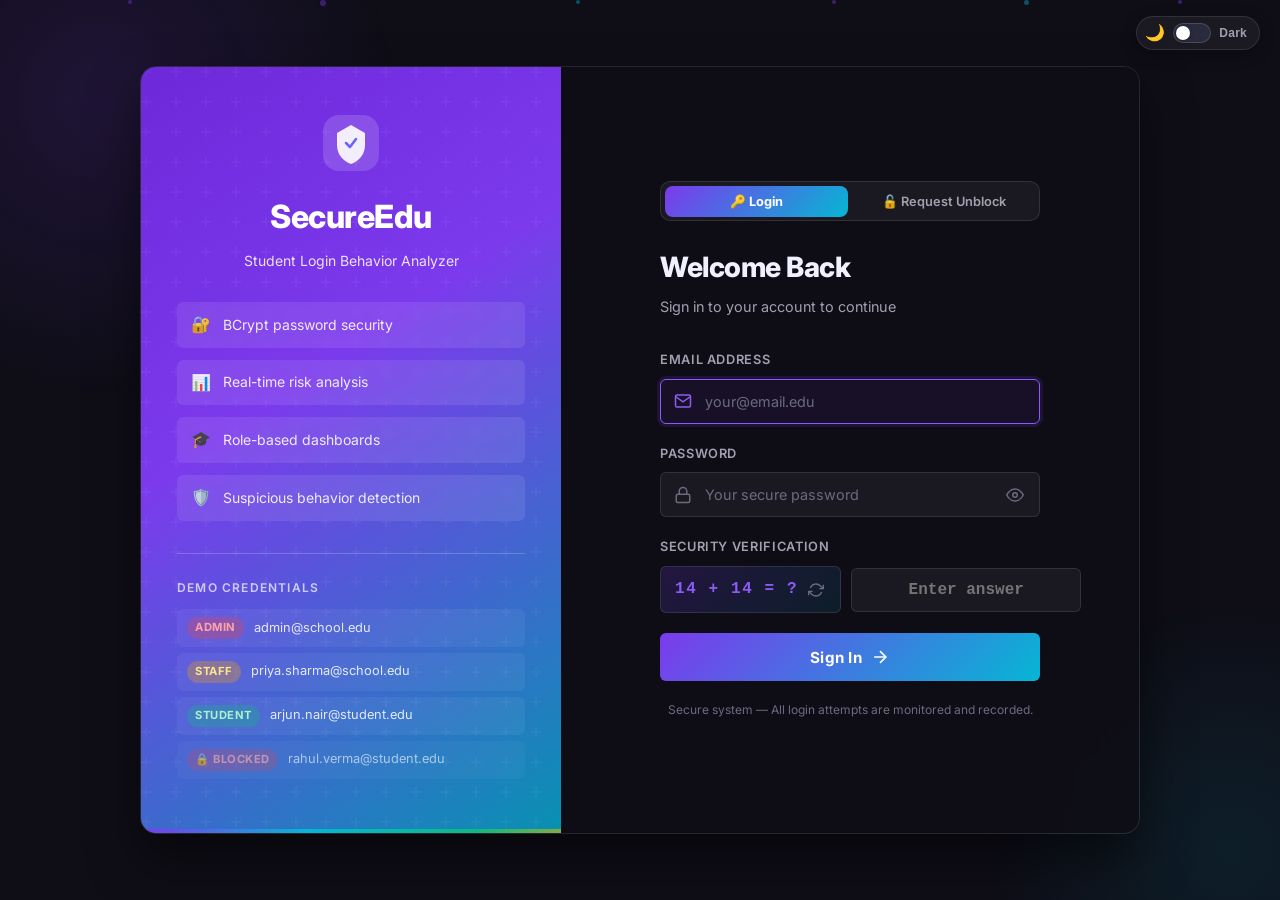
==== commit cb2d3ad8: "fixed env" ====
--- a/frontend/index.html
+++ b/frontend/index.html
@@ -259,6 +259,7 @@
         </div>
     </div>
 
+    <script src="js/config.js"></script>
     <script src="js/ui-utils.js"></script>
     <script>
     // ============================================================
@@ -315,7 +316,7 @@
         if (!email || !email.includes('@')) { hint.style.display='none'; return; }
         blockCheckTimer = setTimeout(async () => {
             try {
-                const r = await fetch(`http://localhost:8080/api/public-unblock?email=${encodeURIComponent(email)}`, { credentials: 'include' });
+                const r = await fetch(`${window.ENV.API_BASE_URL}/api/public-unblock?email=${encodeURIComponent(email)}`, { credentials: 'include' });
                 const d = await r.json();
                 hint.style.display = d.blocked ? 'block' : 'none';
             } catch(e) { hint.style.display = 'none'; }
@@ -374,7 +375,7 @@
 
         const params = new URLSearchParams(new FormData(this));
         try {
-            const resp = await fetch('http://localhost:8080/login', { method:'POST', credentials: 'include', headers:{'Content-Type':'application/x-www-form-urlencoded'}, body:params.toString() });
+            const resp = await fetch(`${window.ENV.API_BASE_URL}/login`, { method:'POST', credentials: 'include', headers:{'Content-Type':'application/x-www-form-urlencoded'}, body:params.toString() });
             if (resp.redirected) { showAlert('Login successful! Redirecting...','success'); window.location.href=resp.url; return; }
             const data = await resp.json();
             if (data.success) {
@@ -411,7 +412,7 @@
         document.getElementById('unblockAlert').style.display='none';
 
         try {
-            const resp = await fetch('http://localhost:8080/api/public-unblock', {
+            const resp = await fetch(`${window.ENV.API_BASE_URL}/api/public-unblock`, {
                 method:'POST',
                 credentials: 'include',
                 headers:{'Content-Type':'application/x-www-form-urlencoded'},
